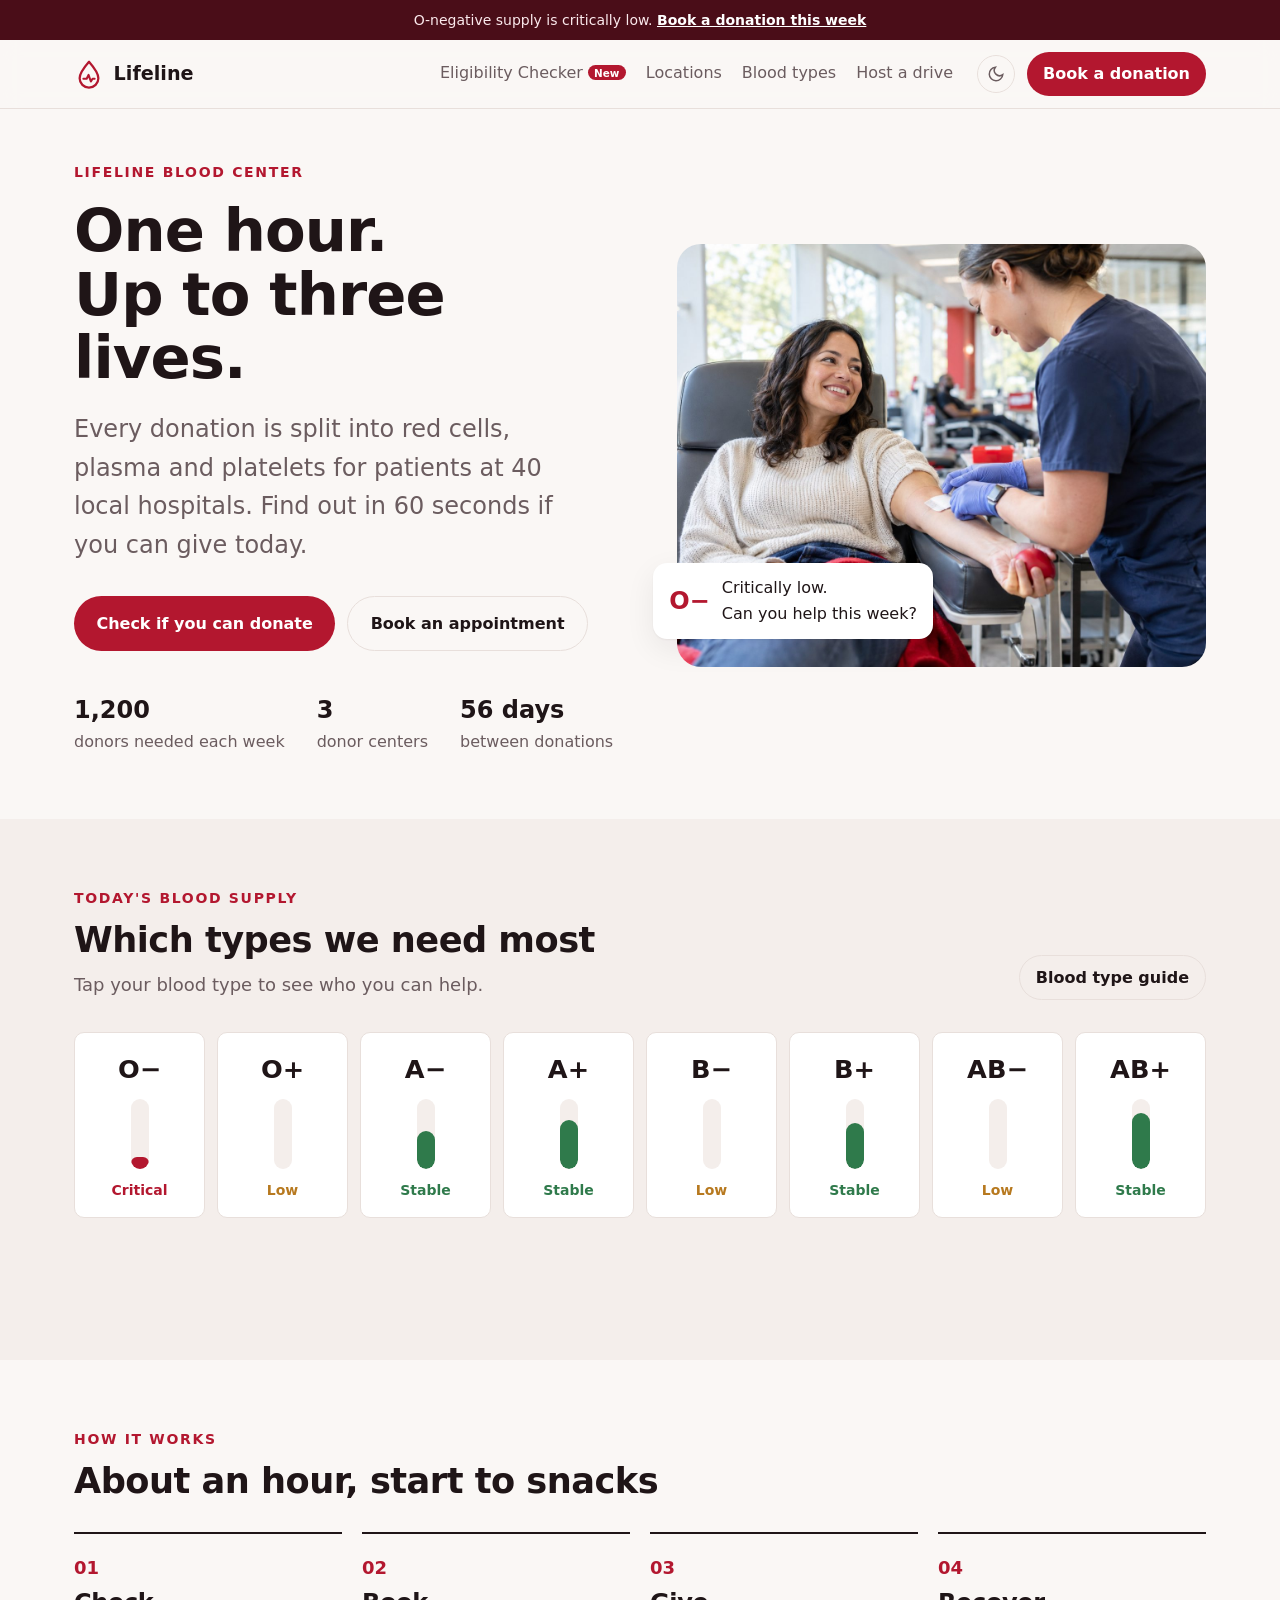
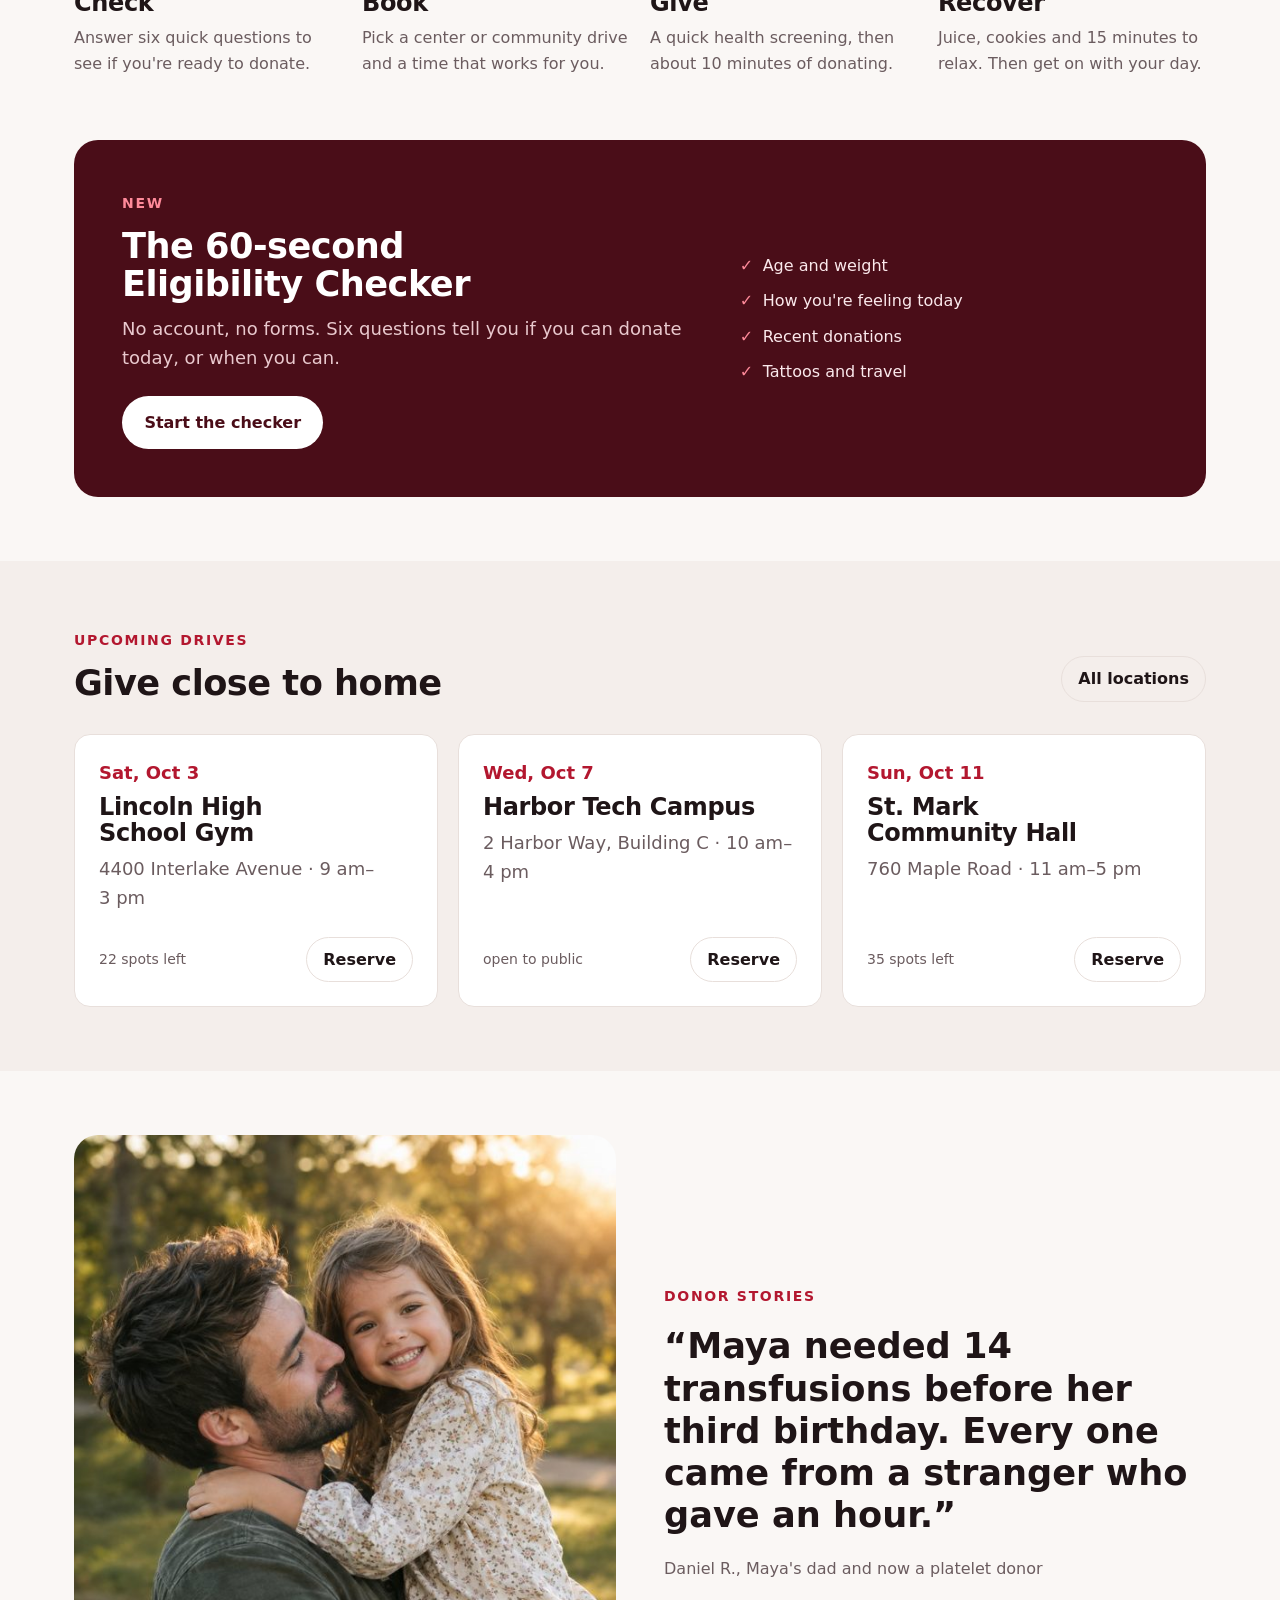
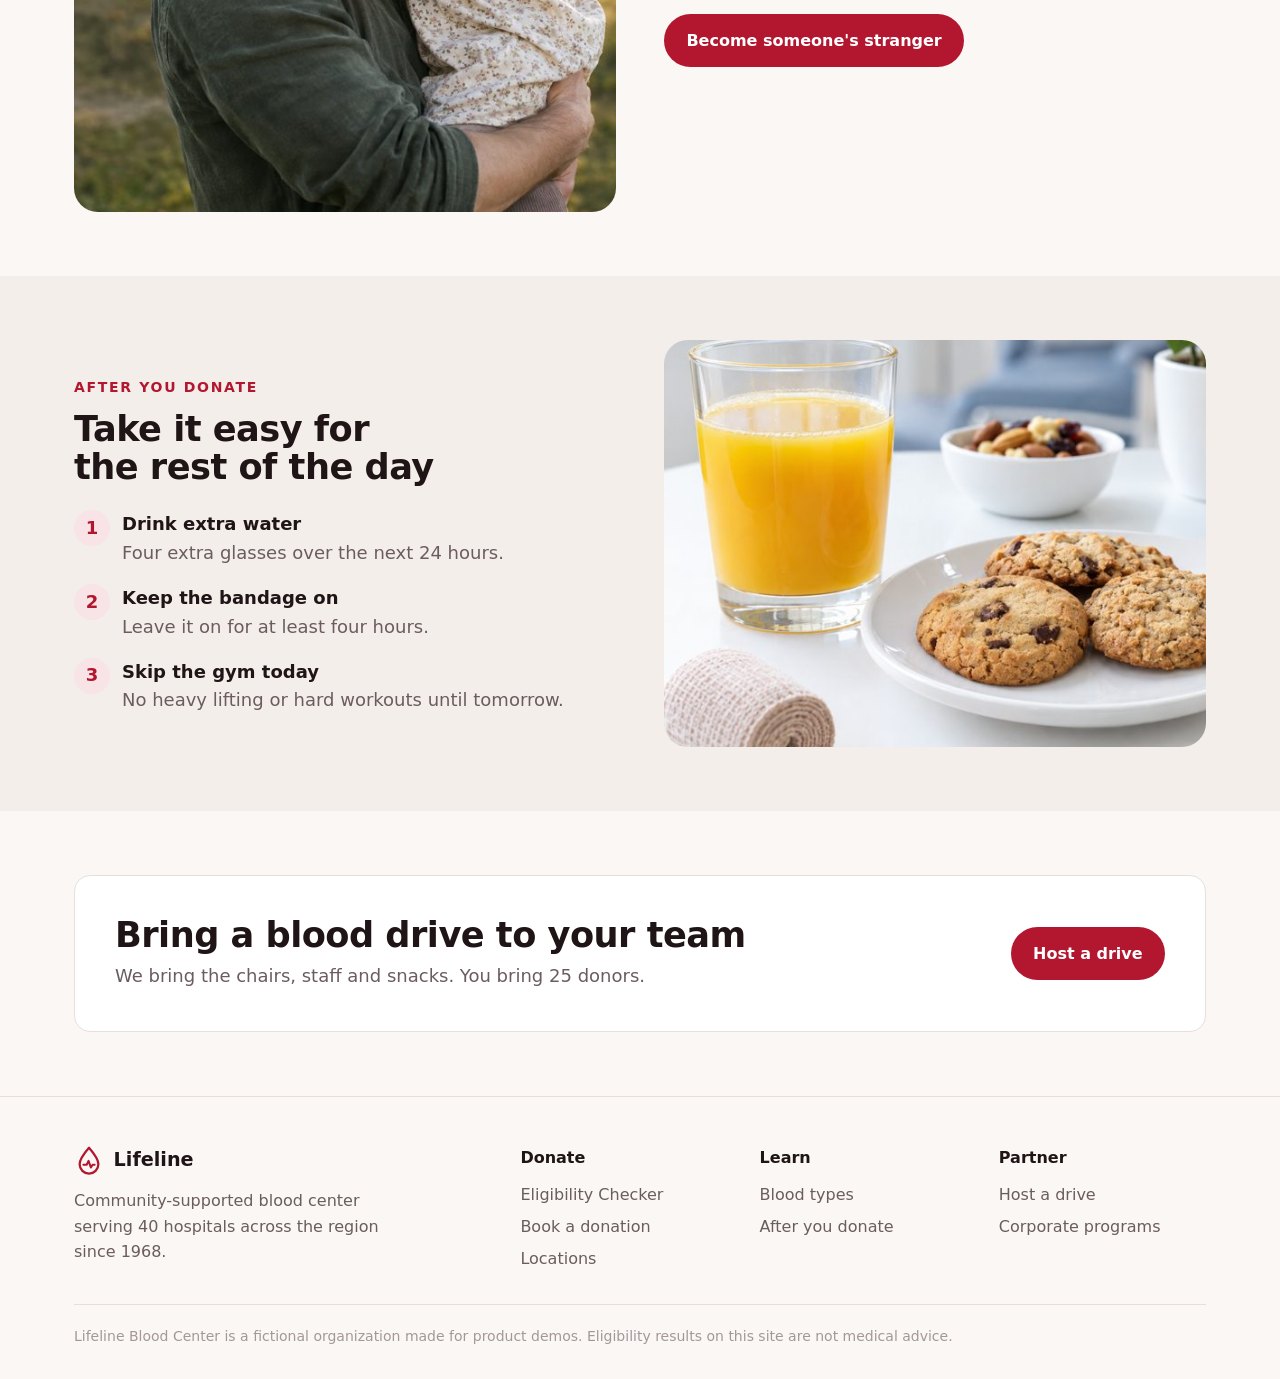
==== index.html @ 90a52ad2 "Lifeline Blood Center demo site" ====
<!doctype html>
<html lang="en">
<head>
<meta charset="utf-8">
<meta name="viewport" content="width=device-width, initial-scale=1">
<meta name="referrer" content="no-referrer">
<title>Lifeline Blood Center | Give blood, save lives</title>
<meta name="description" content="Book a blood donation at a Lifeline donor center or community drive.">
<link rel="icon" href="favicon.svg" type="image/svg+xml">
<link rel="preconnect" href="https://api.fontshare.com">
<link href="https://api.fontshare.com/v2/css?f[]=cabinet-grotesk@700,800&f[]=satoshi@400,500,700&display=swap" rel="stylesheet">
<link rel="stylesheet" href="styles.css">
<script src="config.js"></script>
<script src="app.js"></script>
</head>
<body data-page="home">
<div id="site-header"></div>
<main id="main">

<section class="hero"><div class="wrap">
  <div>
    <span class="eyebrow">Lifeline Blood Center</span>
    <h1 style="margin-top:.8rem">One hour.<br>Up to three lives.</h1>
    <p class="lead">Every donation is split into red cells, plasma and platelets for patients at 40 local hospitals. Find out in 60 seconds if you can give today.</p>
    <div class="ctas">
      <a class="btn" href="eligibility.html" id="hero-eligibility">Check if you can donate</a>
      <a class="btn ghost" href="book.html" id="hero-book">Book an appointment</a>
    </div>
    <div class="trust"><div><b>1,200</b>donors needed each week</div><div><b>3</b>donor centers</div><div><b>56 days</b>between donations</div></div>
  </div>
  <div class="hero-media">
    <img src="img/hero.jpg" alt="A smiling donor in a donation chair while a nurse places a bandage on her arm" width="1800" height="1203">
    <div class="hero-chip"><b>O−</b><span>Critically low.<br>Can you help this week?</span></div>
  </div>
</div></section>

<section class="block tinted" id="supply-section"><div class="wrap">
  <div class="section-head"><div><span class="eyebrow">Today's blood supply</span><h2 style="margin-top:.6rem">Which types we need most</h2><p class="muted">Tap your blood type to see who you can help.</p></div><a class="btn ghost sm" href="blood-types.html">Blood type guide</a></div>
  <div class="supply" id="supply"></div>
  <p class="type-detail muted" id="type-detail" aria-live="polite"></p>
</div></section>

<section class="block"><div class="wrap">
  <div class="section-head"><div><span class="eyebrow">How it works</span><h2 style="margin-top:.6rem">About an hour, start to snacks</h2></div></div>
  <div class="steps">
    <div class="step"><h3>Check</h3><p>Answer six quick questions to see if you're ready to donate.</p></div>
    <div class="step"><h3>Book</h3><p>Pick a center or community drive and a time that works for you.</p></div>
    <div class="step"><h3>Give</h3><p>A quick health screening, then about 10 minutes of donating.</p></div>
    <div class="step"><h3>Recover</h3><p>Juice, cookies and 15 minutes to relax. Then get on with your day.</p></div>
  </div>
</div></section>

<section class="block" style="padding-top:0"><div class="wrap">
  <div class="band">
    <div><span class="eyebrow" style="color:#ff8a9a">New</span><h2 style="margin-top:.6rem">The 60-second Eligibility Checker</h2><p>No account, no forms. Six questions tell you if you can donate today, or when you can.</p><a class="btn" href="eligibility.html" style="margin-top:1.5rem" id="band-eligibility">Start the checker</a></div>
    <ul><li>Age and weight</li><li>How you're feeling today</li><li>Recent donations</li><li>Tattoos and travel</li></ul>
  </div>
</div></section>

<section class="block tinted"><div class="wrap">
  <div class="section-head"><div><span class="eyebrow">Upcoming drives</span><h2 style="margin-top:.6rem">Give close to home</h2></div><a class="btn ghost sm" href="locations.html">All locations</a></div>
  <div class="grid-3" id="drives"></div>
</div></section>

<section class="block"><div class="wrap split">
  <img src="img/story.jpg" alt="A father holding his smiling young daughter in a park" width="900" height="1350" loading="lazy" style="aspect-ratio:4/5">
  <div><span class="eyebrow">Donor stories</span>
    <blockquote style="margin-top:1rem">“Maya needed 14 transfusions before her third birthday. Every one came from a stranger who gave an hour.”</blockquote>
    <cite>Daniel R., Maya's dad and now a platelet donor</cite>
    <a class="btn" href="book.html" style="margin-top:2rem">Become someone's stranger</a>
  </div>
</div></section>

<section class="block tinted" id="after"><div class="wrap split">
  <div><span class="eyebrow">After you donate</span><h2 style="margin-top:.6rem">Take it easy for the rest of the day</h2>
    <ul class="tips">
      <li><span class="n">1</span><div><b>Drink extra water</b><span class="muted">Four extra glasses over the next 24 hours.</span></div></li>
      <li><span class="n">2</span><div><b>Keep the bandage on</b><span class="muted">Leave it on for at least four hours.</span></div></li>
      <li><span class="n">3</span><div><b>Skip the gym today</b><span class="muted">No heavy lifting or hard workouts until tomorrow.</span></div></li>
    </ul>
  </div>
  <img src="img/after.jpg" alt="Orange juice, cookies and a bandage on a white table" width="900" height="1350" loading="lazy">
</div></section>

<section class="block"><div class="wrap">
  <div class="card" style="display:flex;justify-content:space-between;align-items:center;gap:1.5rem;flex-wrap:wrap;padding:2.5rem">
    <div><h2>Bring a blood drive to your team</h2><p class="muted" style="margin-top:.5rem">We bring the chairs, staff and snacks. You bring 25 donors.</p></div>
    <a class="btn" href="host-a-drive.html">Host a drive</a>
  </div>
</div></section>
</main>
<div id="site-footer"></div>
</body>
</html>
---- styles.css ----
:root, [data-theme="light"] {
  --bg: #faf7f5; --surface: #ffffff; --surface-2: #f4eeeb; --border: #e8dfdb;
  --text: #1f1517; --muted: #6b5c5f; --faint: #a3979a;
  --accent: #b3172f; --accent-hover: #911126; --accent-soft: #f8e4e6; --on-accent: #fff;
  --deep: #4a0d18; --ok: #2f7a4b; --warn: #b7791f; --low: #b3172f;
  --shadow: 0 1px 2px rgb(31 21 23 / 5%), 0 10px 30px rgb(31 21 23 / 7%);
}
[data-theme="dark"] {
  --bg: #161012; --surface: #1f181a; --surface-2: #2a2124; --border: #3a2e31;
  --text: #f3eaec; --muted: #b9a9ad; --faint: #7f7074;
  --accent: #f0566b; --accent-hover: #ff7285; --accent-soft: #3d1c22; --on-accent: #1a0e10;
  --deep: #2a0b11; --ok: #5fc187; --warn: #e3a948; --low: #f0566b;
  --shadow: 0 1px 2px rgb(0 0 0 / 30%), 0 10px 30px rgb(0 0 0 / 30%);
}
@media (prefers-color-scheme: dark) {
  :root:not([data-theme="light"]) {
    --bg: #161012; --surface: #1f181a; --surface-2: #2a2124; --border: #3a2e31;
    --text: #f3eaec; --muted: #b9a9ad; --faint: #7f7074;
    --accent: #f0566b; --accent-hover: #ff7285; --accent-soft: #3d1c22; --on-accent: #1a0e10;
    --deep: #2a0b11; --ok: #5fc187; --warn: #e3a948; --low: #f0566b;
  }
}
:root {
  --text-xs: clamp(0.75rem, 0.7rem + 0.25vw, 0.875rem);
  --text-sm: clamp(0.875rem, 0.8rem + 0.35vw, 1rem);
  --text-base: clamp(1rem, 0.95rem + 0.25vw, 1.125rem);
  --text-lg: clamp(1.125rem, 1rem + 0.75vw, 1.5rem);
  --text-xl: clamp(1.5rem, 1.2rem + 1.25vw, 2.25rem);
  --text-2xl: clamp(2.2rem, 1.3rem + 3vw, 4rem);
  --space-1: .25rem; --space-2: .5rem; --space-3: .75rem; --space-4: 1rem; --space-5: 1.25rem;
  --space-6: 1.5rem; --space-8: 2rem; --space-10: 2.5rem; --space-12: 3rem; --space-16: 4rem; --space-20: 5rem;
  --radius: 16px; --radius-sm: 10px;
  --font-display: "Cabinet Grotesk", "Segoe UI", system-ui, sans-serif;
  --font-body: "Satoshi", "Segoe UI", system-ui, sans-serif;
  --wrap: 1180px;
}
*, *::before, *::after { box-sizing: border-box; }
html { -webkit-text-size-adjust: 100%; scroll-behavior: smooth; }
body { margin: 0; background: var(--bg); color: var(--text); font-family: var(--font-body); font-size: var(--text-base); line-height: 1.6; -webkit-font-smoothing: antialiased; }
img { display: block; max-width: 100%; height: auto; }
a { color: inherit; }
h1, h2, h3 { font-family: var(--font-display); line-height: 1.08; margin: 0; letter-spacing: -0.015em; text-wrap: balance; }
h1 { font-size: var(--text-2xl); font-weight: 800; }
h2 { font-size: var(--text-xl); font-weight: 800; }
h3 { font-size: var(--text-lg); font-weight: 700; }
p { margin: 0; text-wrap: pretty; }
button, input, select { font: inherit; color: inherit; }
:focus-visible { outline: 2px solid var(--accent); outline-offset: 3px; border-radius: 4px; }
.wrap { max-width: var(--wrap); margin: 0 auto; padding: 0 var(--space-6); }
.muted { color: var(--muted); }
.eyebrow { font-size: var(--text-xs); font-weight: 700; letter-spacing: .12em; text-transform: uppercase; color: var(--accent); }
.skip { position: absolute; left: -999px; }
.skip:focus { left: 1rem; top: 1rem; background: var(--surface); padding: .5rem 1rem; z-index: 100; }

/* Header */
.alert-bar { background: var(--deep); color: #fbe9ec; font-size: var(--text-xs); text-align: center; padding: .55rem 1rem; }
.alert-bar a { color: #fff; font-weight: 700; }
.site-header { position: sticky; top: 0; z-index: 20; background: color-mix(in srgb, var(--bg) 88%, transparent); backdrop-filter: blur(10px); border-bottom: 1px solid var(--border); }
.site-header .wrap { display: flex; align-items: center; gap: var(--space-6); height: 68px; }
.brand { display: flex; align-items: center; gap: .6rem; text-decoration: none; font-family: var(--font-display); font-weight: 800; font-size: 1.2rem; color: var(--text); }
.brand svg { width: 30px; height: 30px; color: var(--accent); }
.nav { display: flex; gap: var(--space-5); margin-left: auto; font-size: var(--text-sm); font-weight: 500; }
.nav a { text-decoration: none; color: var(--muted); padding: .3rem 0; border-bottom: 2px solid transparent; }
.nav a:hover, .nav a[aria-current="page"] { color: var(--text); border-color: var(--accent); }
.new { font-size: .65rem; font-weight: 700; background: var(--accent); color: var(--on-accent); padding: .1rem .4rem; border-radius: 99px; margin-left: .3rem; vertical-align: 2px; }
.head-actions { display: flex; align-items: center; gap: var(--space-3); }
.icon-btn { background: none; border: 1px solid var(--border); width: 38px; height: 38px; border-radius: 99px; display: grid; place-items: center; cursor: pointer; color: var(--muted); }
.icon-btn svg { width: 18px; height: 18px; }
.menu-btn { display: none; }
@media (max-width: 900px) {
  .nav { display: none; position: absolute; top: 68px; left: 0; right: 0; background: var(--surface); flex-direction: column; padding: var(--space-4) var(--space-6); border-bottom: 1px solid var(--border); gap: var(--space-3); }
  .nav.open { display: flex; }
  .menu-btn { display: grid; }
  .head-actions { margin-left: auto; }
  .head-actions .btn { display: none; }
}

/* Buttons */
.btn { display: inline-flex; align-items: center; justify-content: center; gap: .5rem; text-decoration: none; border: 0; cursor: pointer; font-weight: 700; font-size: var(--text-sm); padding: .85rem 1.4rem; border-radius: 99px; background: var(--accent); color: var(--on-accent); transition: background .18s, transform .18s; }
.btn:hover { background: var(--accent-hover); }
.btn:active { transform: translateY(1px); }
.btn.ghost { background: transparent; color: var(--text); border: 1.5px solid var(--border); }
.btn.ghost:hover { border-color: var(--text); }
.btn.sm { padding: .55rem 1rem; }
.btn.block { width: 100%; }
.btn[disabled] { opacity: .45; cursor: not-allowed; }

/* Hero */
.hero { padding: var(--space-12) 0 var(--space-16); }
.hero .wrap { display: grid; grid-template-columns: 1.05fr 1fr; gap: var(--space-12); align-items: center; }
.hero p.lead { font-size: var(--text-lg); color: var(--muted); margin: var(--space-5) 0 var(--space-8); max-width: 34ch; }
.hero .ctas { display: flex; flex-wrap: wrap; gap: var(--space-3); }
.hero-media { position: relative; }
.hero-media img { border-radius: 24px; aspect-ratio: 5/4; object-fit: cover; width: 100%; }
.hero-chip { position: absolute; left: -24px; bottom: 28px; background: var(--surface); border-radius: 14px; padding: .8rem 1rem; box-shadow: var(--shadow); display: flex; gap: .75rem; align-items: center; font-size: var(--text-sm); }
.hero-chip b { font-family: var(--font-display); font-size: 1.5rem; color: var(--accent); }
.trust { display: flex; gap: var(--space-8); margin-top: var(--space-10); font-size: var(--text-sm); color: var(--muted); }
.trust b { display: block; font-family: var(--font-display); font-size: var(--text-lg); color: var(--text); }
@media (max-width: 900px) { .hero .wrap { grid-template-columns: 1fr; } .hero-chip { left: 12px; } .trust { flex-wrap: wrap; gap: var(--space-5); } }

/* Sections */
section.block { padding: var(--space-16) 0; }
.section-head { display: flex; justify-content: space-between; align-items: end; gap: var(--space-6); margin-bottom: var(--space-8); flex-wrap: wrap; }
.section-head p { max-width: 52ch; margin-top: var(--space-3); }
.tinted { background: var(--surface-2); }
.card { background: var(--surface); border: 1px solid var(--border); border-radius: var(--radius); padding: var(--space-6); }

/* Supply */
.supply { display: grid; grid-template-columns: repeat(8, 1fr); gap: var(--space-3); }
.type-tile { background: var(--surface); border: 1.5px solid var(--border); border-radius: var(--radius-sm); padding: var(--space-4) var(--space-3); text-align: center; cursor: pointer; transition: border-color .18s, transform .18s; }
.type-tile:hover { border-color: var(--accent); transform: translateY(-2px); }
.type-tile[aria-pressed="true"] { border-color: var(--accent); background: var(--accent-soft); }
.type-tile .t { font-family: var(--font-display); font-weight: 800; font-size: 1.6rem; }
.meter { height: 70px; width: 18px; margin: .6rem auto; border-radius: 99px; background: var(--surface-2); position: relative; overflow: hidden; }
.meter i { position: absolute; left: 0; right: 0; bottom: 0; border-radius: 99px; }
.lvl { font-size: var(--text-xs); font-weight: 700; }
.lvl.low { color: var(--low); } .lvl.mid { color: var(--warn); } .lvl.ok { color: var(--ok); }
.type-detail { margin-top: var(--space-5); min-height: 3.2em; }
@media (max-width: 800px) { .supply { grid-template-columns: repeat(4, 1fr); } }

/* Steps */
.steps { display: grid; grid-template-columns: repeat(4, 1fr); gap: var(--space-5); counter-reset: s; }
.step { padding-top: var(--space-5); border-top: 2px solid var(--text); }
.step::before { counter-increment: s; content: "0" counter(s); font-family: var(--font-display); font-weight: 800; color: var(--accent); display: block; margin-bottom: var(--space-2); }
.step p { color: var(--muted); font-size: var(--text-sm); margin-top: var(--space-2); }
@media (max-width: 800px) { .steps { grid-template-columns: 1fr 1fr; } }

/* Promo band */
.band { background: var(--deep); color: #fbe9ec; border-radius: 24px; padding: var(--space-12); display: grid; grid-template-columns: 1.4fr 1fr; gap: var(--space-8); align-items: center; }
.band h2 { color: #fff; }
.band p { color: #e9c9ce; margin-top: var(--space-3); }
.band .btn { background: #fff; color: var(--deep); }
.band ul { list-style: none; padding: 0; margin: 0; display: grid; gap: .6rem; font-size: var(--text-sm); }
.band li::before { content: "✓"; color: #ff8a9a; font-weight: 800; margin-right: .6rem; }
@media (max-width: 800px) { .band { grid-template-columns: 1fr; padding: var(--space-8); } }

/* Drives */
.grid-3 { display: grid; grid-template-columns: repeat(3, 1fr); gap: var(--space-5); }
.drive { display: flex; flex-direction: column; gap: var(--space-2); }
.drive .date { font-family: var(--font-display); font-weight: 800; color: var(--accent); }
.drive .spots { font-size: var(--text-xs); color: var(--muted); margin-top: auto; padding-top: var(--space-4); display: flex; justify-content: space-between; align-items: center; }
@media (max-width: 800px) { .grid-3 { grid-template-columns: 1fr; } }

/* Split */
.split { display: grid; grid-template-columns: 1fr 1fr; gap: var(--space-12); align-items: center; }
.split img { border-radius: 24px; aspect-ratio: 4/3; object-fit: cover; width: 100%; }
.split blockquote { margin: 0; font-family: var(--font-display); font-size: var(--text-xl); font-weight: 700; line-height: 1.2; }
.split cite { display: block; margin-top: var(--space-5); font-style: normal; color: var(--muted); font-size: var(--text-sm); }
.tips { list-style: none; padding: 0; margin: var(--space-6) 0 0; display: grid; gap: var(--space-4); }
.tips li { display: grid; grid-template-columns: 36px 1fr; gap: var(--space-3); }
.tips b { display: block; }
.tips .n { width: 36px; height: 36px; border-radius: 99px; background: var(--accent-soft); color: var(--accent); display: grid; place-items: center; font-weight: 800; }
@media (max-width: 800px) { .split { grid-template-columns: 1fr; gap: var(--space-8); } }

/* Page head */
.page-head { padding: var(--space-12) 0 var(--space-8); }
.page-head p { margin-top: var(--space-4); max-width: 60ch; color: var(--muted); font-size: var(--text-lg); }

/* Quiz */
.quiz { max-width: 720px; margin: 0 auto var(--space-16); }
.progress { height: 6px; background: var(--surface-2); border-radius: 99px; overflow: hidden; margin-bottom: var(--space-6); }
.progress i { display: block; height: 100%; background: var(--accent); width: 0; transition: width .3s; }
.q-count { font-size: var(--text-xs); color: var(--muted); font-weight: 700; margin-bottom: var(--space-2); }
.q h2 { font-size: var(--text-lg); margin-bottom: var(--space-2); }
.q .hint { color: var(--muted); font-size: var(--text-sm); margin-bottom: var(--space-5); }
.options { display: grid; gap: var(--space-3); }
.opt { text-align: left; background: var(--surface); border: 1.5px solid var(--border); border-radius: var(--radius-sm); padding: 1rem 1.2rem; cursor: pointer; font-weight: 600; transition: border-color .15s, background .15s; }
.opt:hover { border-color: var(--accent); background: var(--accent-soft); }
.quiz-nav { display: flex; justify-content: space-between; margin-top: var(--space-6); }
.linkish { background: none; border: 0; color: var(--muted); cursor: pointer; text-decoration: underline; font-size: var(--text-sm); }
.result { text-align: center; }
.result .badge { width: 72px; height: 72px; border-radius: 99px; display: grid; place-items: center; margin: 0 auto var(--space-5); font-size: 2rem; font-weight: 800; }
.result .badge.yes { background: color-mix(in srgb, var(--ok) 16%, transparent); color: var(--ok); }
.result .badge.wait { background: color-mix(in srgb, var(--warn) 18%, transparent); color: var(--warn); }
.result p { color: var(--muted); margin: var(--space-3) auto var(--space-6); max-width: 46ch; }
.disclaimer { font-size: var(--text-xs); color: var(--faint); text-align: center; margin-top: var(--space-8); }

/* Booking */
.book { display: grid; grid-template-columns: 1.6fr 1fr; gap: var(--space-8); align-items: start; margin-bottom: var(--space-16); }
.book fieldset { border: 0; padding: 0; margin: 0 0 var(--space-8); }
.book legend { font-family: var(--font-display); font-weight: 800; font-size: var(--text-lg); margin-bottom: var(--space-4); }
.choice-grid { display: grid; grid-template-columns: 1fr 1fr; gap: var(--space-3); }
.choice { position: relative; }
.choice input { position: absolute; opacity: 0; }
.choice label { display: block; background: var(--surface); border: 1.5px solid var(--border); border-radius: var(--radius-sm); padding: .9rem 1rem; cursor: pointer; }
.choice label small { display: block; color: var(--muted); }
.choice input:checked + label { border-color: var(--accent); background: var(--accent-soft); }
.choice input:focus-visible + label { outline: 2px solid var(--accent); outline-offset: 2px; }
.chips { display: flex; flex-wrap: wrap; gap: var(--space-2); }
.chips .choice label { padding: .55rem .9rem; border-radius: 99px; font-size: var(--text-sm); font-weight: 600; text-align: center; }
.field { display: grid; gap: .35rem; margin-bottom: var(--space-4); }
.field label { font-size: var(--text-sm); font-weight: 600; }
.field input, .field select { background: var(--surface); border: 1.5px solid var(--border); border-radius: var(--radius-sm); padding: .8rem 1rem; }
.field input:focus, .field select:focus { border-color: var(--accent); outline: none; }
.row-2 { display: grid; grid-template-columns: 1fr 1fr; gap: var(--space-4); }
.summary { position: sticky; top: 90px; }
.summary dl { display: grid; grid-template-columns: auto 1fr; gap: .5rem 1rem; font-size: var(--text-sm); margin: var(--space-4) 0 var(--space-6); }
.summary dt { color: var(--muted); } .summary dd { margin: 0; font-weight: 600; text-align: right; }
.form-error { color: var(--accent); font-size: var(--text-sm); margin-top: var(--space-3); min-height: 1.4em; }
@media (max-width: 900px) { .book { grid-template-columns: 1fr; } .summary { position: static; } .choice-grid, .row-2 { grid-template-columns: 1fr; } }

/* Locations */
.filters { display: flex; gap: var(--space-2); margin-bottom: var(--space-6); flex-wrap: wrap; }
.filters button { background: var(--surface); border: 1.5px solid var(--border); padding: .5rem 1rem; border-radius: 99px; cursor: pointer; font-weight: 600; font-size: var(--text-sm); }
.filters button[aria-pressed="true"] { background: var(--text); color: var(--bg); border-color: var(--text); }
.loc-list { display: grid; grid-template-columns: 1fr 1fr; gap: var(--space-4); margin-bottom: var(--space-16); }
.loc { display: grid; gap: var(--space-2); }
.loc .tag { font-size: var(--text-xs); font-weight: 700; color: var(--accent); text-transform: uppercase; letter-spacing: .08em; }
.loc .meta { font-size: var(--text-sm); color: var(--muted); }
.loc .btn { justify-self: start; margin-top: var(--space-3); }
@media (max-width: 800px) { .loc-list { grid-template-columns: 1fr; } }

/* Compat */
.picker { display: flex; flex-wrap: wrap; gap: var(--space-2); margin: var(--space-4) 0 var(--space-6); }
.picker button { width: 64px; height: 52px; border-radius: var(--radius-sm); border: 1.5px solid var(--border); background: var(--surface); font-family: var(--font-display); font-weight: 800; font-size: 1.15rem; cursor: pointer; }
.picker button[aria-pressed="true"] { background: var(--accent); color: var(--on-accent); border-color: var(--accent); }
.compat-out { display: grid; grid-template-columns: 1fr 1fr; gap: var(--space-4); }
.compat-out .pill { display: inline-block; font-weight: 800; background: var(--accent-soft); color: var(--accent); border-radius: 99px; padding: .15rem .6rem; margin: .2rem .2rem 0 0; font-size: var(--text-sm); }
table.compat { width: 100%; border-collapse: collapse; font-size: var(--text-sm); margin-top: var(--space-6); }
table.compat th, table.compat td { border-bottom: 1px solid var(--border); padding: .7rem; text-align: left; }
table.compat th { font-weight: 700; color: var(--muted); }

/* Footer */
.site-footer { border-top: 1px solid var(--border); padding: var(--space-12) 0 var(--space-8); font-size: var(--text-sm); color: var(--muted); }
.site-footer .wrap { display: grid; grid-template-columns: 2fr 1fr 1fr 1fr; gap: var(--space-8); }
.site-footer h4 { color: var(--text); margin: 0 0 var(--space-3); font-size: var(--text-sm); }
.site-footer ul { list-style: none; padding: 0; margin: 0; display: grid; gap: .4rem; }
.site-footer a { text-decoration: none; } .site-footer a:hover { color: var(--text); }
.fine { grid-column: 1 / -1; border-top: 1px solid var(--border); padding-top: var(--space-5); font-size: var(--text-xs); color: var(--faint); }
@media (max-width: 800px) { .site-footer .wrap { grid-template-columns: 1fr 1fr; } }

/* Guide */
.guide { max-width: 860px; margin: 0 auto; padding: var(--space-12) var(--space-6) var(--space-20); }
.guide h1 { font-size: var(--text-xl); }
.guide h2 { font-size: var(--text-lg); margin: var(--space-10) 0 var(--space-4); }
.guide p, .guide li { color: var(--muted); }
.guide li { margin-bottom: .5rem; }
.guide strong { color: var(--text); }
.guide code { background: var(--surface-2); padding: .1rem .35rem; border-radius: 6px; font-size: .9em; }
.linkrow { display: grid; grid-template-columns: 1fr auto; gap: var(--space-3); align-items: center; padding: var(--space-3) 0; border-bottom: 1px solid var(--border); }
.linkrow code { display: block; overflow-wrap: anywhere; font-size: var(--text-xs); margin-top: .25rem; }
.linkrow b { color: var(--text); font-size: var(--text-sm); }
.map { width: 100%; border-collapse: collapse; font-size: var(--text-sm); }
.map td, .map th { border-bottom: 1px solid var(--border); padding: .6rem; vertical-align: top; text-align: left; }
.map th { color: var(--text); }
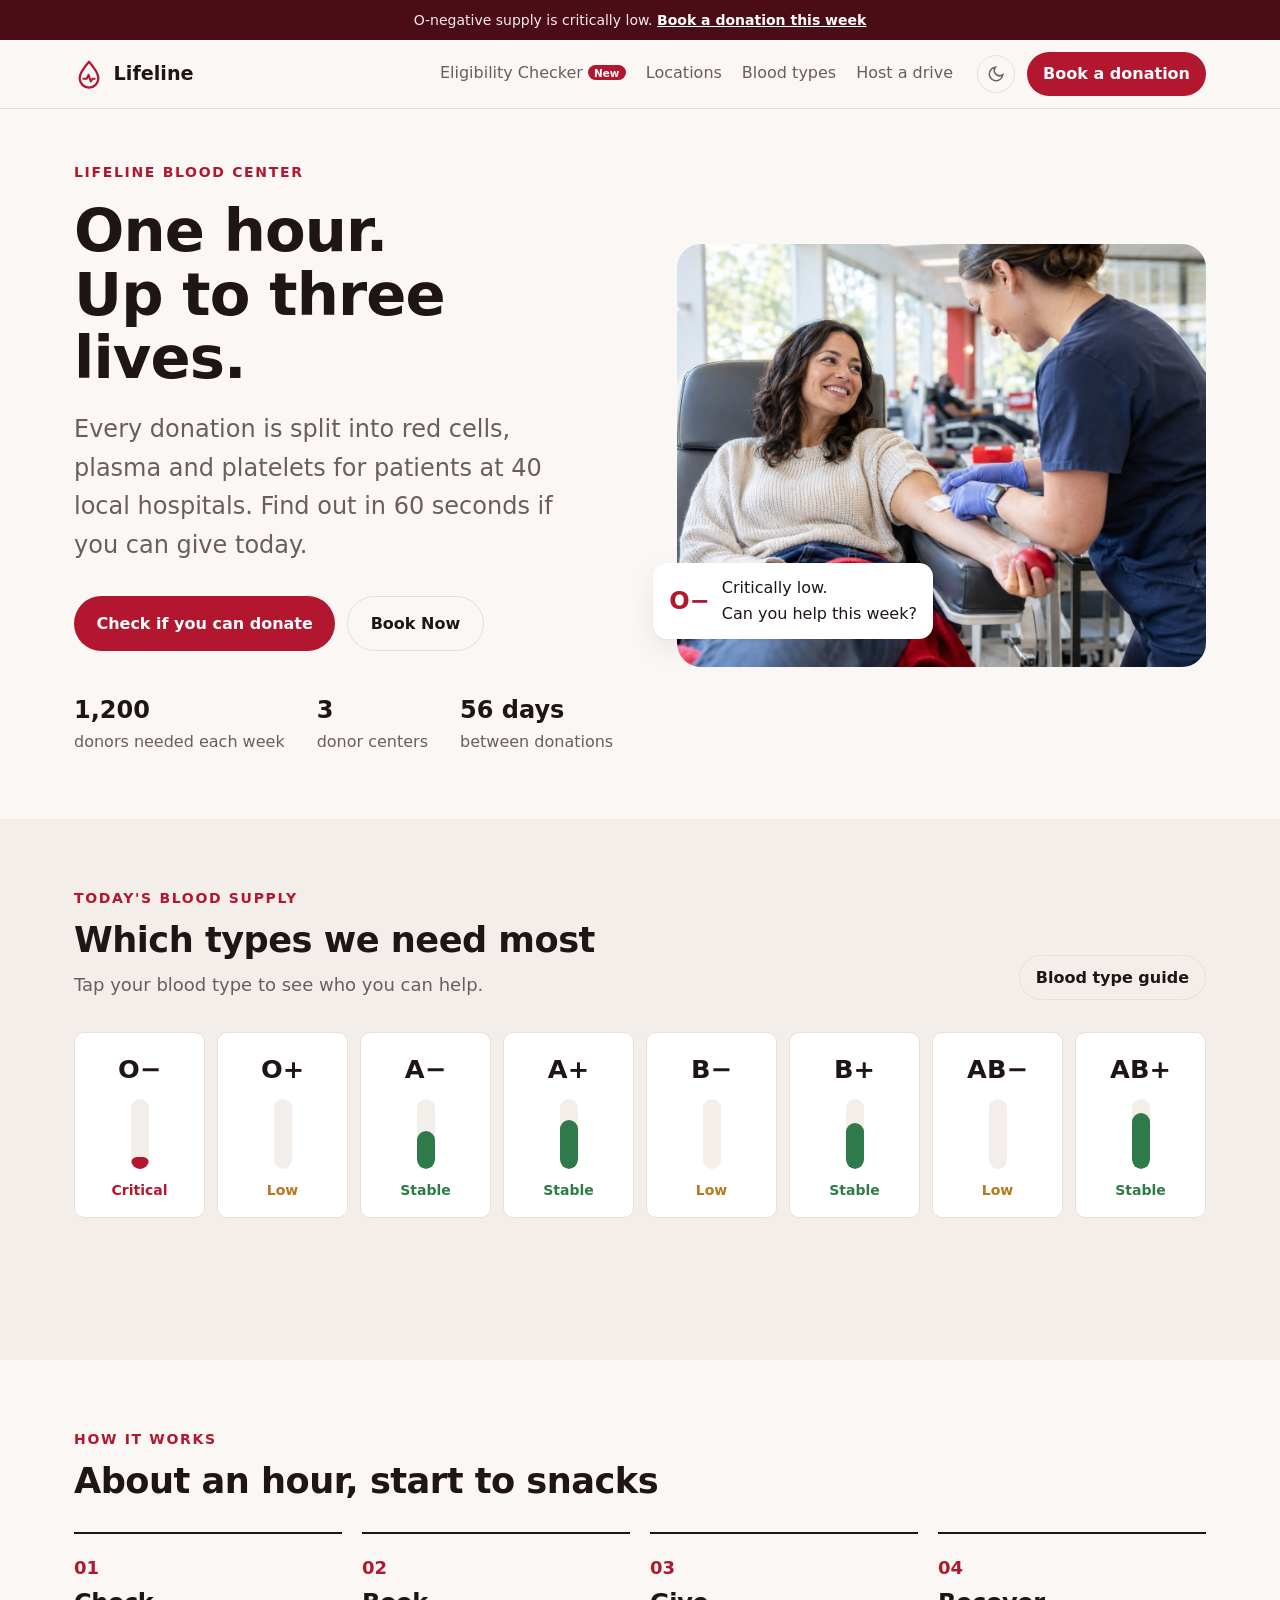
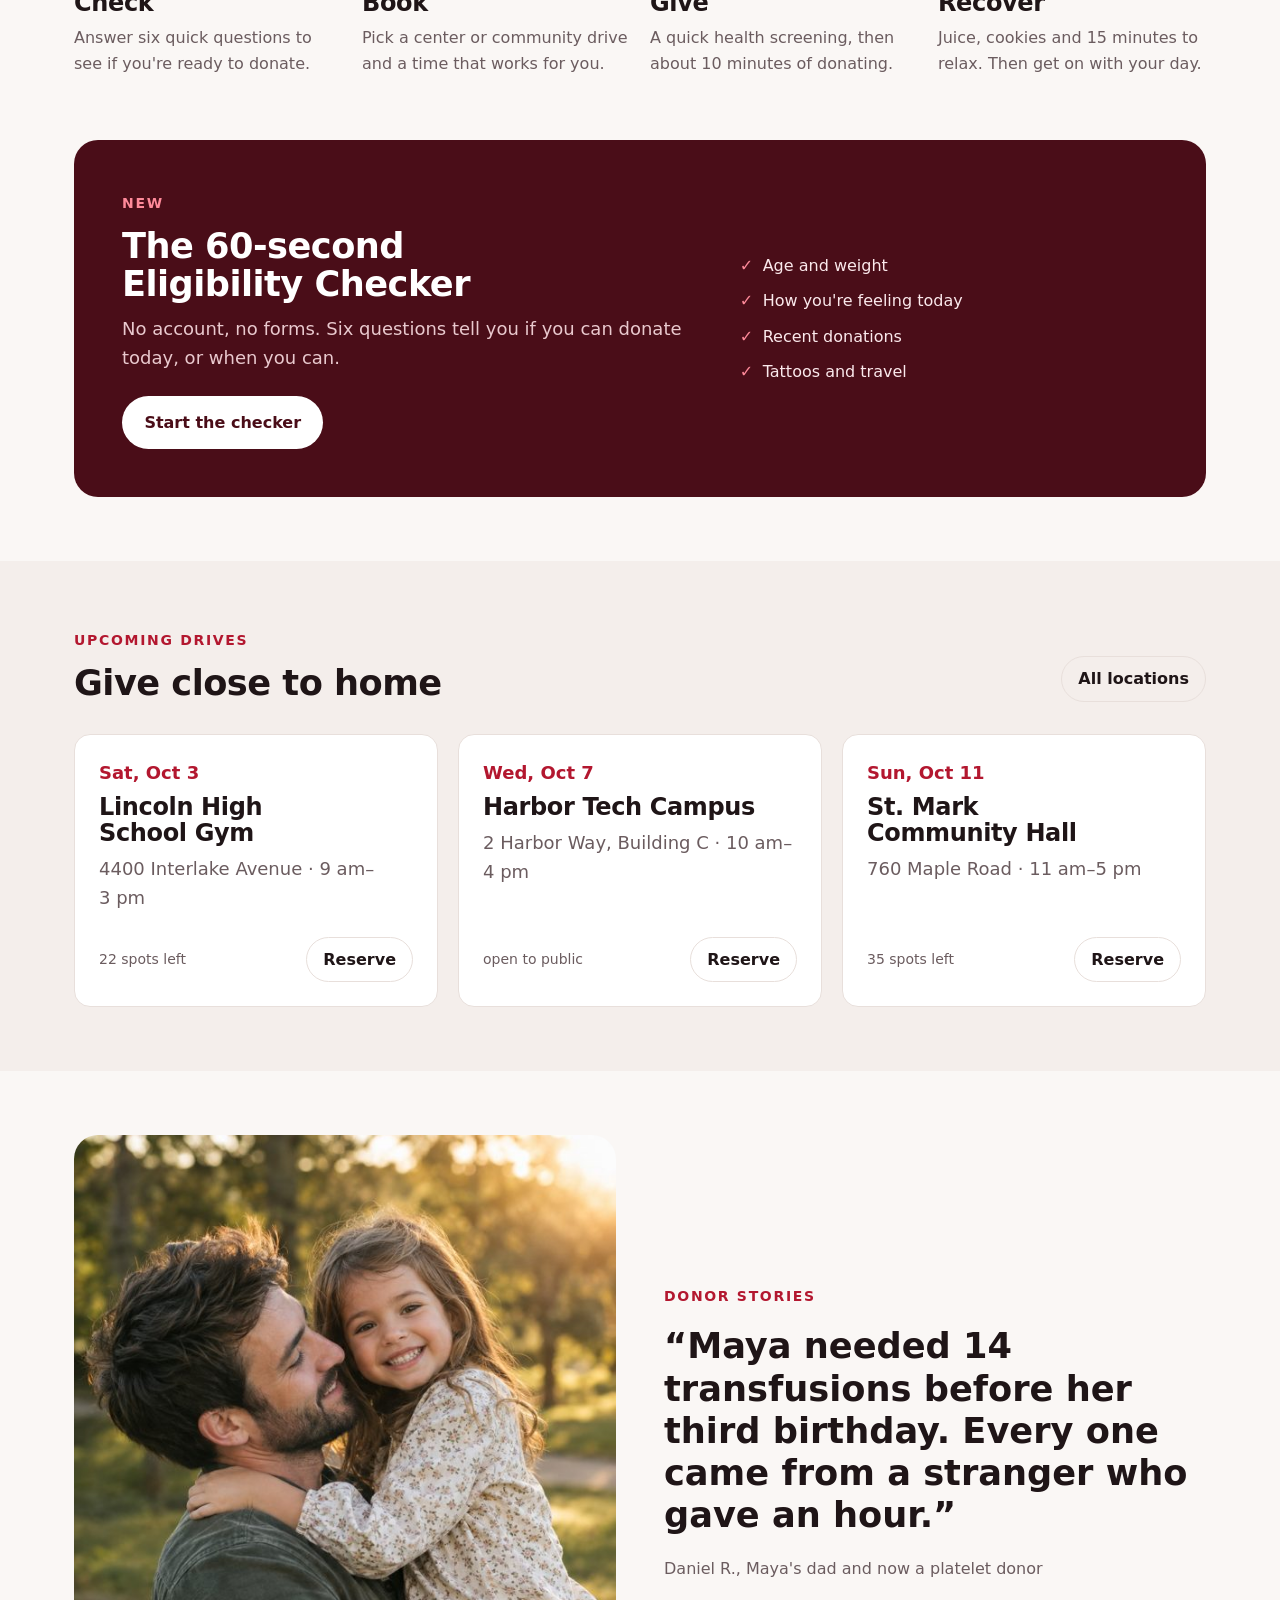
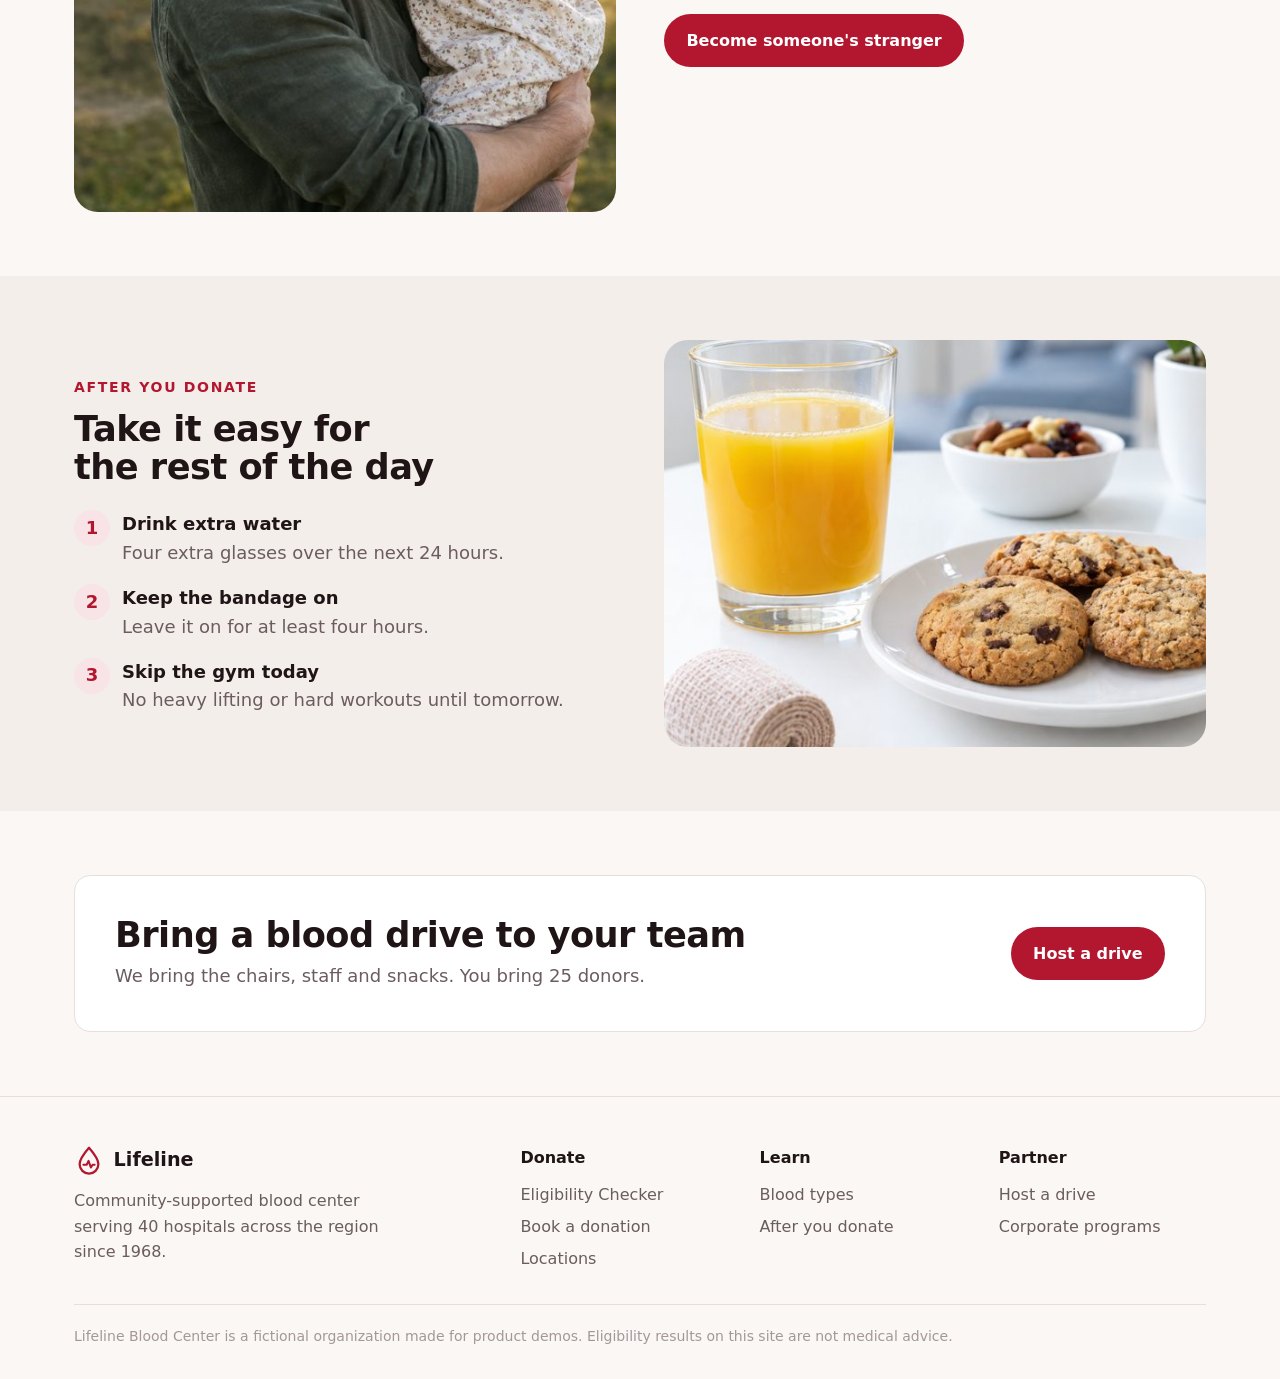
==== commit ead4bb1d: "Update homepage booking button label to Book Now" ====
--- a/index.html
+++ b/index.html
@@ -24,7 +24,7 @@
     <p class="lead">Every donation is split into red cells, plasma and platelets for patients at 40 local hospitals. Find out in 60 seconds if you can give today.</p>
     <div class="ctas">
       <a class="btn" href="eligibility.html" id="hero-eligibility">Check if you can donate</a>
-      <a class="btn ghost" href="book.html" id="hero-book">Book an appointment</a>
+      <a class="btn ghost" href="book.html" id="hero-book">Book Now</a>
     </div>
     <div class="trust"><div><b>1,200</b>donors needed each week</div><div><b>3</b>donor centers</div><div><b>56 days</b>between donations</div></div>
   </div>
